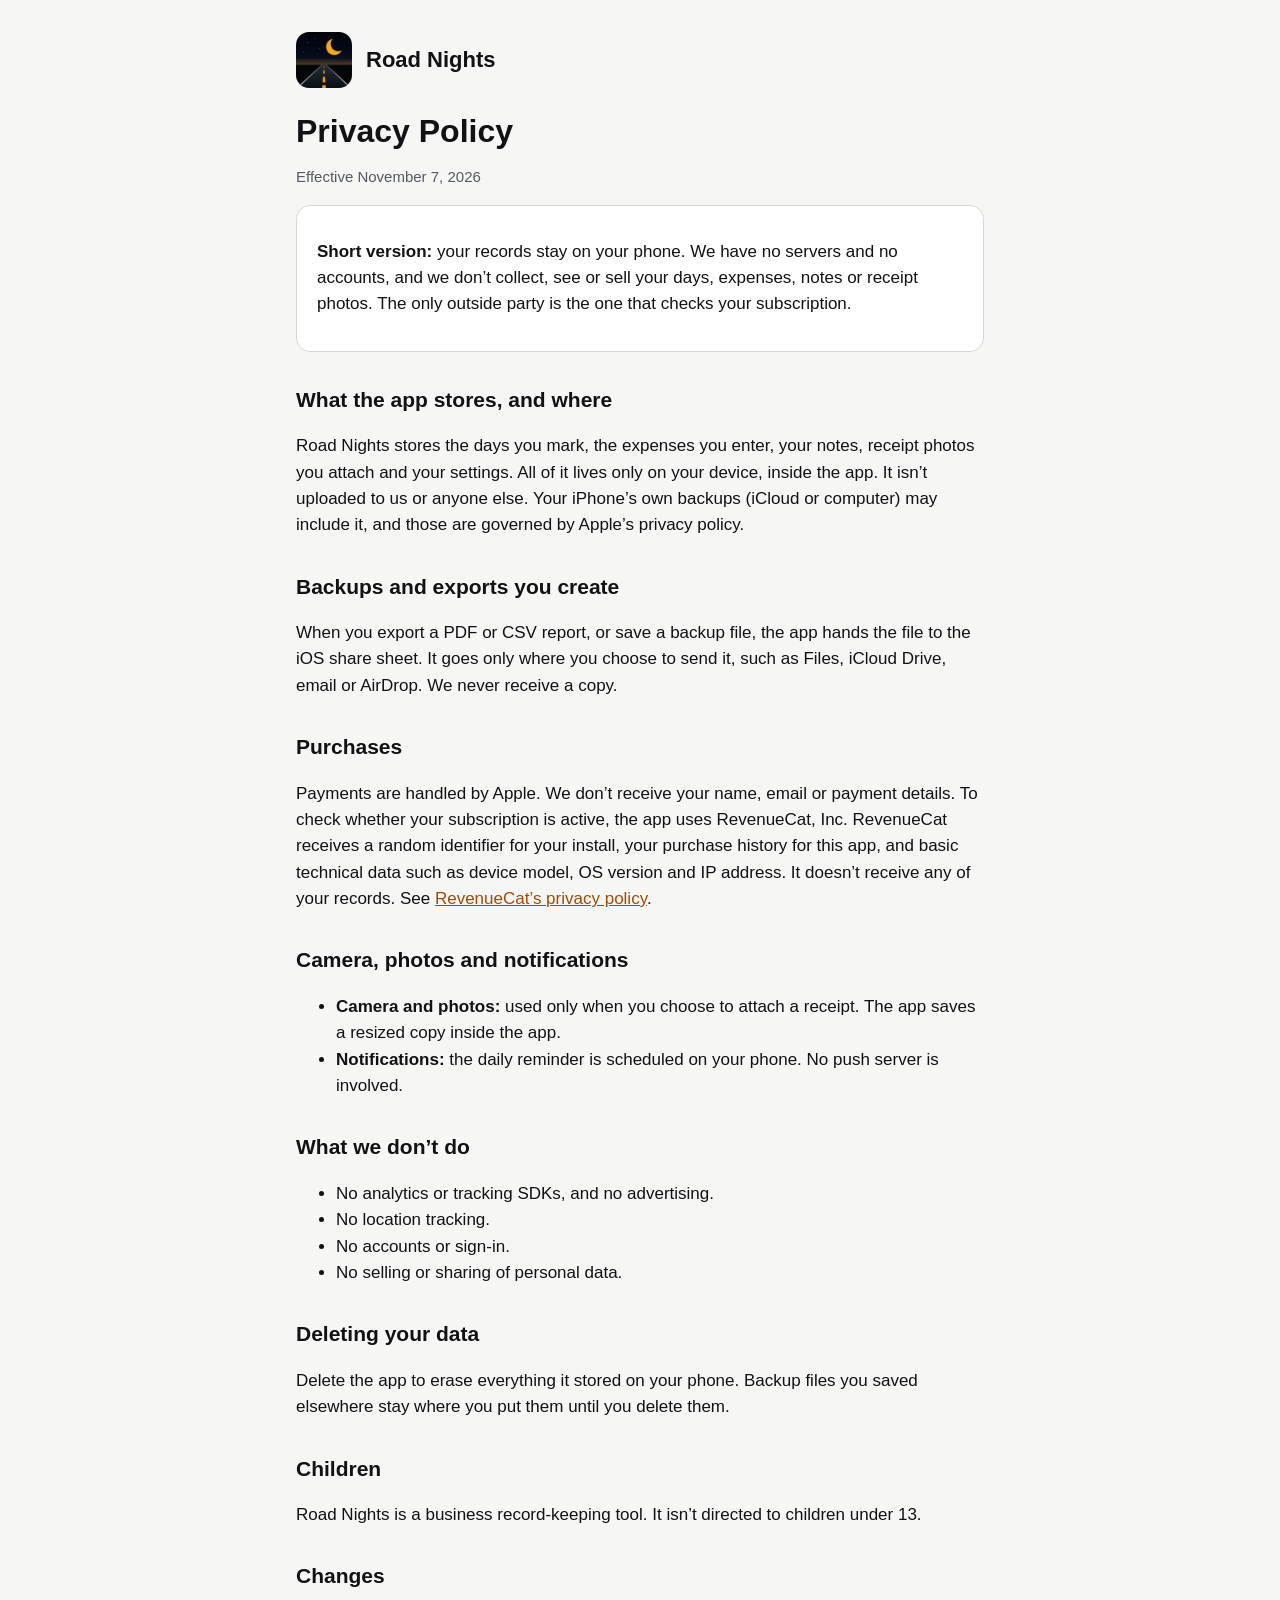
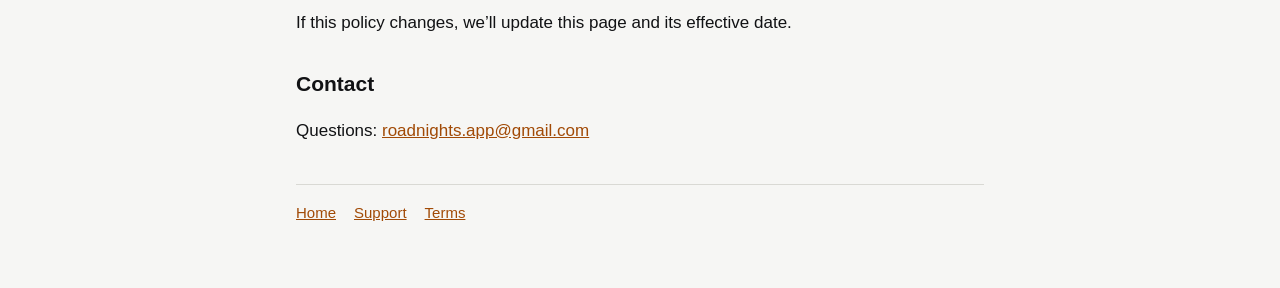
==== privacy.html @ 9a2395e5 "Add files via upload" ====
<!doctype html>
<html lang="en">
<head>
<meta charset="utf-8">
<meta name="viewport" content="width=device-width, initial-scale=1">
<title>Privacy Policy · Road Nights</title>
<link rel="stylesheet" href="style.css">
</head>
<body>
<main>
<header><img src="icon.png" alt=""><a href="index.html">Road Nights</a></header>
<h1>Privacy Policy</h1>
<p class="muted">Effective November 7, 2026</p>

<div class="card">
<p><strong>Short version:</strong> your records stay on your phone. We have no servers and no accounts, and we don’t collect, see or sell your days, expenses, notes or receipt photos. The only outside party is the one that checks your subscription.</p>
</div>

<h2>What the app stores, and where</h2>
<p>Road Nights stores the days you mark, the expenses you enter, your notes, receipt photos you attach and your settings. All of it lives only on your device, inside the app. It isn’t uploaded to us or anyone else. Your iPhone’s own backups (iCloud or computer) may include it, and those are governed by Apple’s privacy policy.</p>

<h2>Backups and exports you create</h2>
<p>When you export a PDF or CSV report, or save a backup file, the app hands the file to the iOS share sheet. It goes only where you choose to send it, such as Files, iCloud Drive, email or AirDrop. We never receive a copy.</p>

<h2>Purchases</h2>
<p>Payments are handled by Apple. We don’t receive your name, email or payment details. To check whether your subscription is active, the app uses RevenueCat, Inc. RevenueCat receives a random identifier for your install, your purchase history for this app, and basic technical data such as device model, OS version and IP address. It doesn’t receive any of your records. See <a href="https://www.revenuecat.com/privacy">RevenueCat’s privacy policy</a>.</p>

<h2>Camera, photos and notifications</h2>
<ul>
<li><strong>Camera and photos:</strong> used only when you choose to attach a receipt. The app saves a resized copy inside the app.</li>
<li><strong>Notifications:</strong> the daily reminder is scheduled on your phone. No push server is involved.</li>
</ul>

<h2>What we don’t do</h2>
<ul>
<li>No analytics or tracking SDKs, and no advertising.</li>
<li>No location tracking.</li>
<li>No accounts or sign-in.</li>
<li>No selling or sharing of personal data.</li>
</ul>

<h2>Deleting your data</h2>
<p>Delete the app to erase everything it stored on your phone. Backup files you saved elsewhere stay where you put them until you delete them.</p>

<h2>Children</h2>
<p>Road Nights is a business record-keeping tool. It isn’t directed to children under 13.</p>

<h2>Changes</h2>
<p>If this policy changes, we’ll update this page and its effective date.</p>

<h2>Contact</h2>
<p>Questions: <a href="mailto:roadnights.app@gmail.com">roadnights.app@gmail.com</a></p>

<nav><a href="index.html">Home</a><a href="support.html">Support</a><a href="terms.html">Terms</a></nav>
</main>
</body>
</html>
---- style.css ----
:root { --bg:#F6F6F4; --card:#fff; --text:#111214; --muted:#555A62; --accent:#A14A06; --border:#D9D9D4; }
@media (prefers-color-scheme: dark) { :root { --bg:#0E0F11; --card:#1A1C1F; --text:#F2F3F5; --muted:#A8ADB4; --accent:#F5A524; --border:#33373C; } }
* { box-sizing: border-box; }
body { margin:0; background:var(--bg); color:var(--text); font:17px/1.55 -apple-system, BlinkMacSystemFont, "Segoe UI", Roboto, sans-serif; }
main { max-width: 720px; margin: 0 auto; padding: 32px 16px 64px; }
header { display:flex; align-items:center; gap:14px; margin-bottom:24px; }
header img { width:56px; height:56px; border-radius:13px; }
header a { color:var(--text); text-decoration:none; font-weight:700; font-size:22px; }
h1 { font-size:32px; line-height:1.2; margin:8px 0 4px; }
h2 { font-size:21px; margin:32px 0 8px; }
p, li { color:var(--text); }
.muted { color:var(--muted); font-size:15px; }
a { color:var(--accent); }
.card { background:var(--card); border:1px solid var(--border); border-radius:14px; padding:16px 20px; margin:16px 0; }
nav { display:flex; gap:18px; flex-wrap:wrap; margin-top:40px; padding-top:16px; border-top:1px solid var(--border); font-size:15px; }
details { background:var(--card); border:1px solid var(--border); border-radius:12px; padding:12px 16px; margin:10px 0; }
summary { font-weight:600; cursor:pointer; }
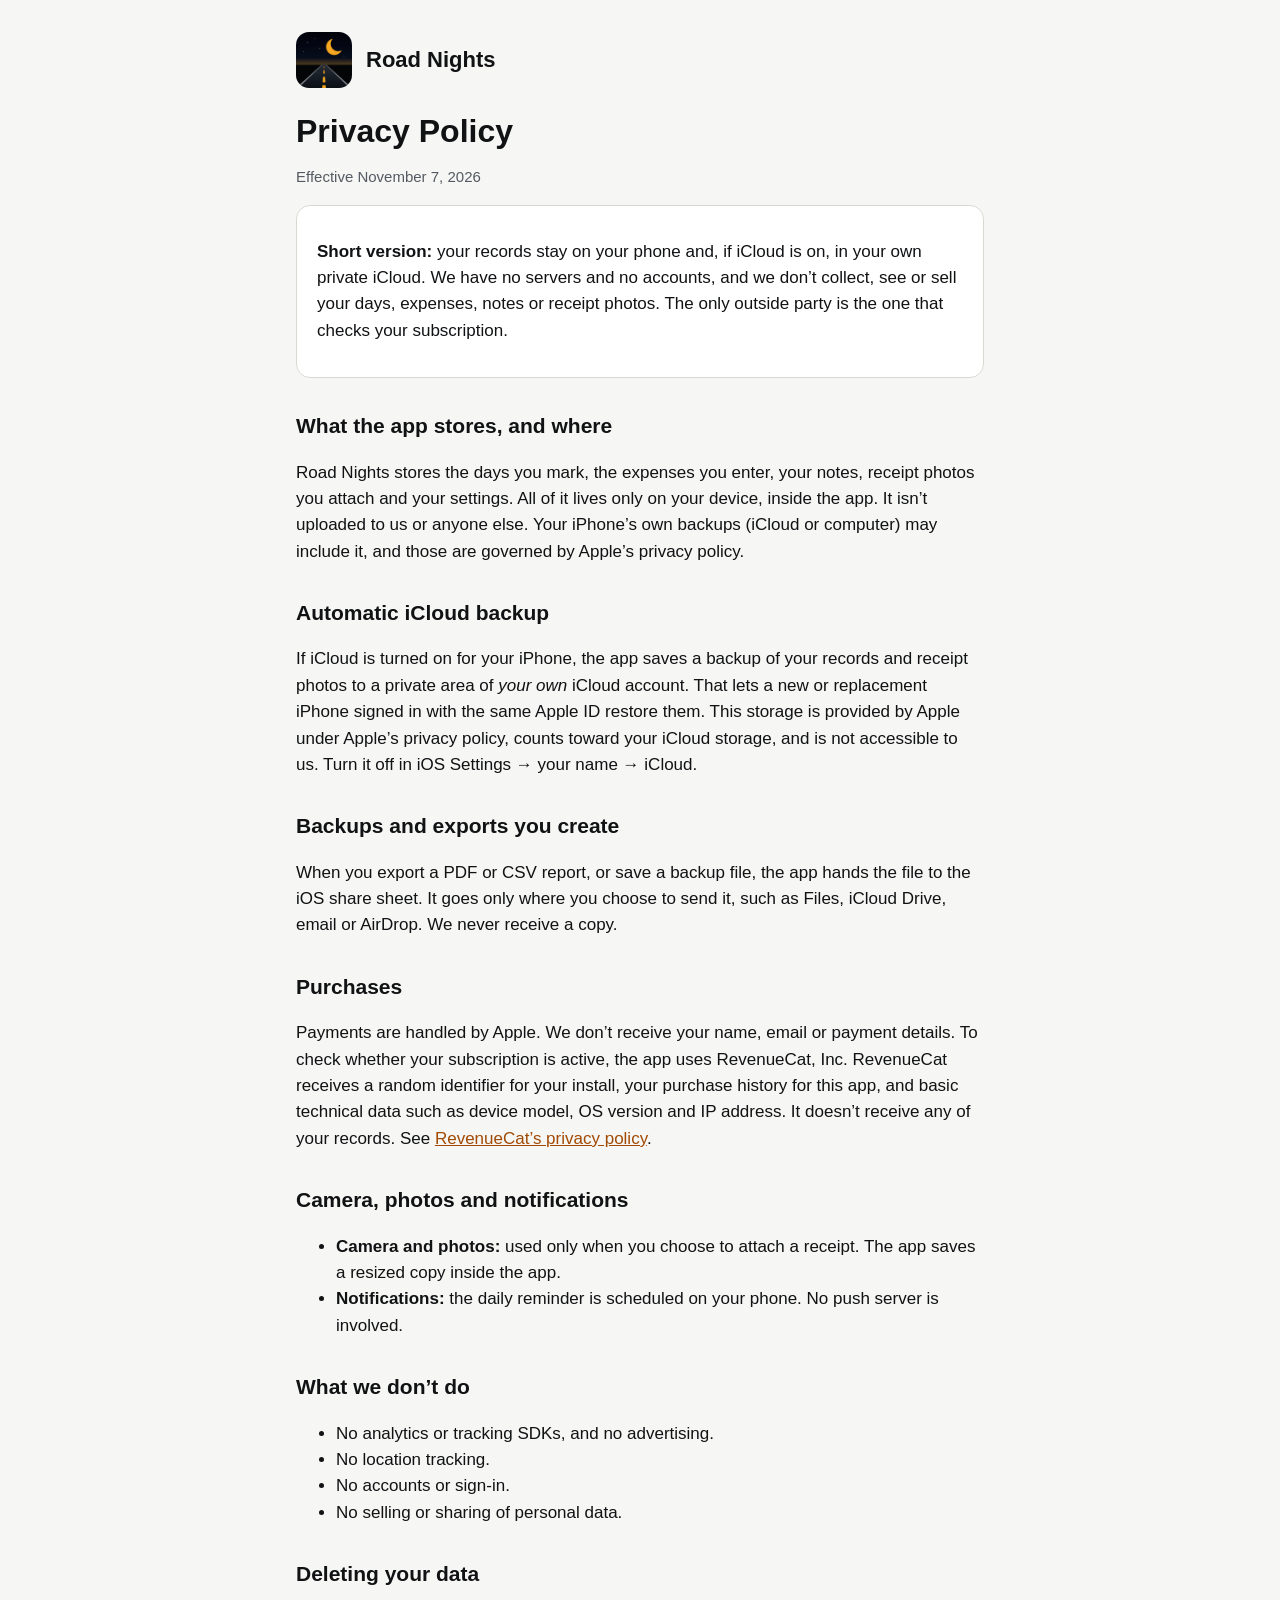
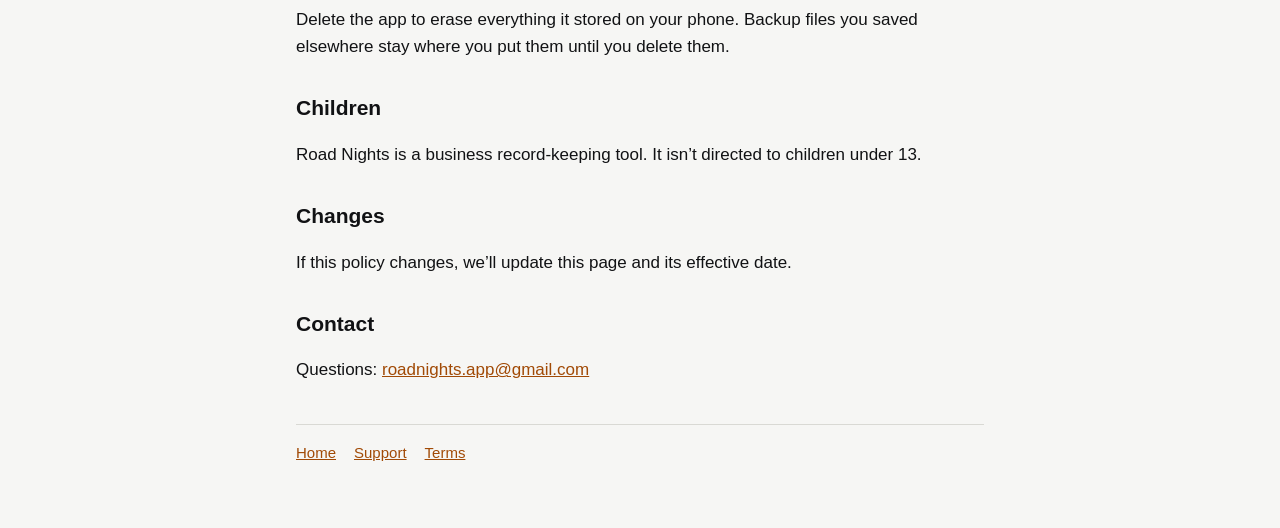
==== commit b8f723e7: "Add files via upload" ====
--- a/privacy.html
+++ b/privacy.html
@@ -13,11 +13,14 @@
 <p class="muted">Effective November 7, 2026</p>
 
 <div class="card">
-<p><strong>Short version:</strong> your records stay on your phone. We have no servers and no accounts, and we don’t collect, see or sell your days, expenses, notes or receipt photos. The only outside party is the one that checks your subscription.</p>
+<p><strong>Short version:</strong> your records stay on your phone and, if iCloud is on, in your own private iCloud. We have no servers and no accounts, and we don’t collect, see or sell your days, expenses, notes or receipt photos. The only outside party is the one that checks your subscription.</p>
 </div>
 
 <h2>What the app stores, and where</h2>
 <p>Road Nights stores the days you mark, the expenses you enter, your notes, receipt photos you attach and your settings. All of it lives only on your device, inside the app. It isn’t uploaded to us or anyone else. Your iPhone’s own backups (iCloud or computer) may include it, and those are governed by Apple’s privacy policy.</p>
+
+<h2>Automatic iCloud backup</h2>
+<p>If iCloud is turned on for your iPhone, the app saves a backup of your records and receipt photos to a private area of <em>your own</em> iCloud account. That lets a new or replacement iPhone signed in with the same Apple ID restore them. This storage is provided by Apple under Apple’s privacy policy, counts toward your iCloud storage, and is not accessible to us. Turn it off in iOS Settings → your name → iCloud.</p>
 
 <h2>Backups and exports you create</h2>
 <p>When you export a PDF or CSV report, or save a backup file, the app hands the file to the iOS share sheet. It goes only where you choose to send it, such as Files, iCloud Drive, email or AirDrop. We never receive a copy.</p>
